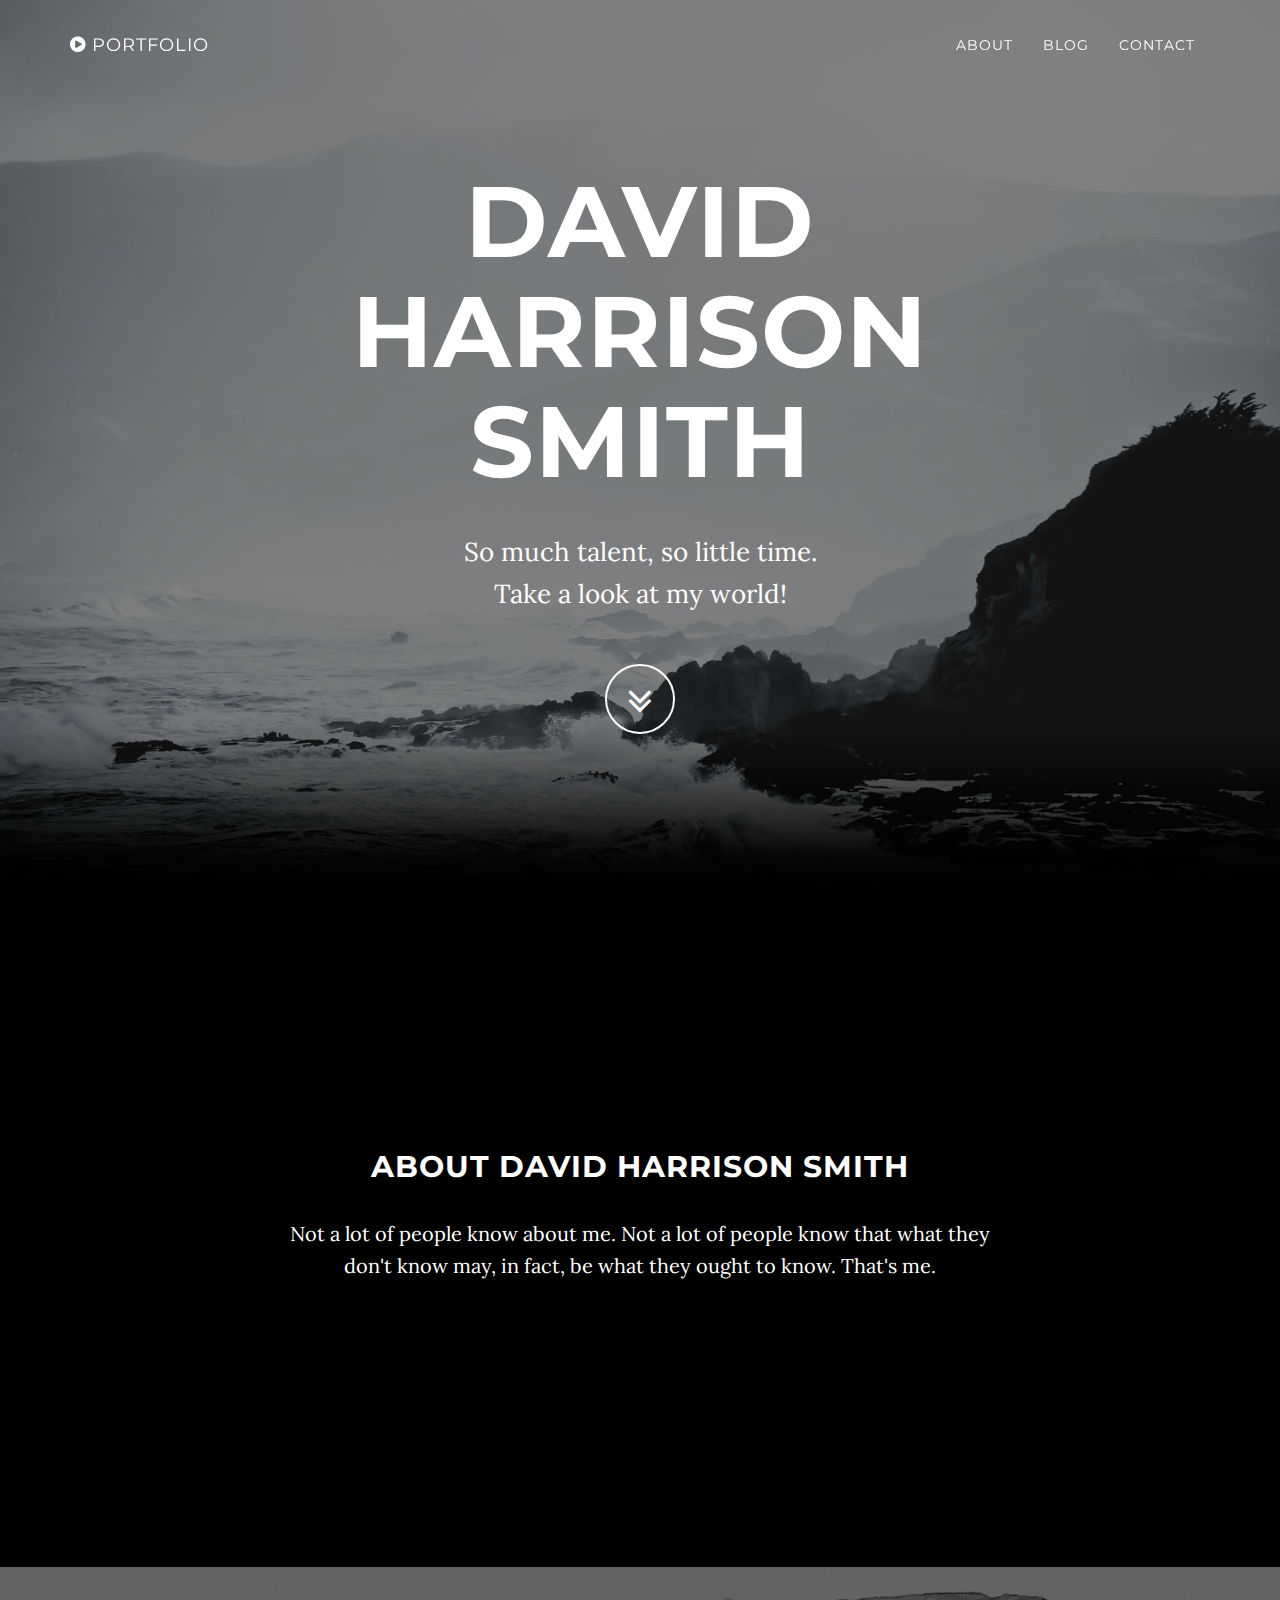
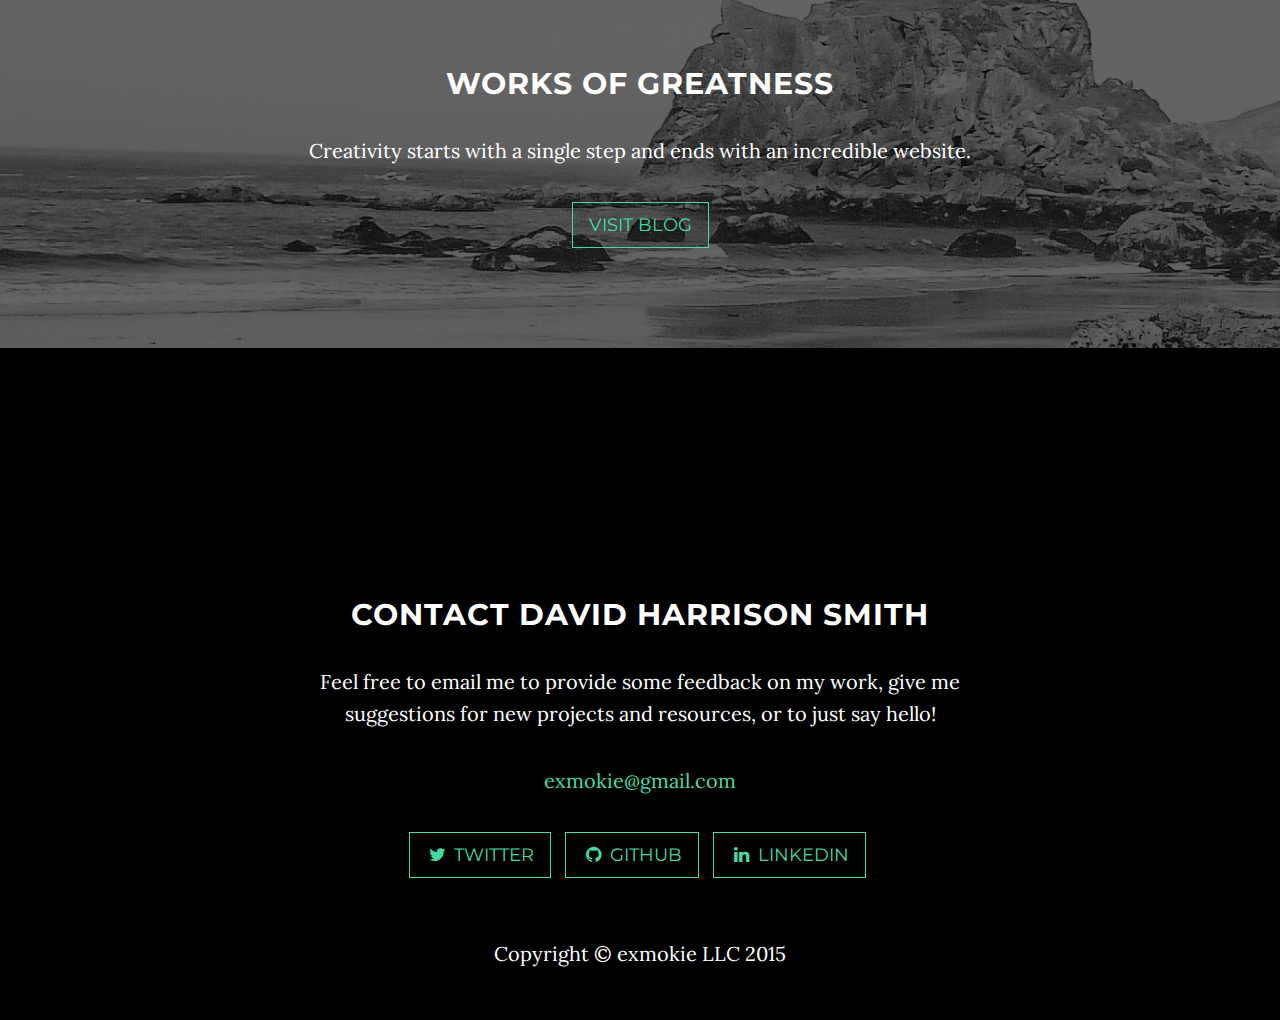
==== index.html @ 68b1596c "initial commit" ====
<!DOCTYPE html>
<html lang="en">

<head>

    <meta charset="utf-8">
    <meta http-equiv="X-UA-Compatible" content="IE=edge">
    <meta name="viewport" content="width=device-width, initial-scale=1">
    <meta name="description" content="">
    <meta name="author" content="">

    <title>My Portfolio</title>

    <!-- Bootstrap Core CSS -->
    <link href="css/bootstrap.min.css" rel="stylesheet">

    <!-- Custom CSS -->
    <link href="css/grayscale.css" rel="stylesheet">

    <!-- Custom Fonts -->
    <link href="font-awesome/css/font-awesome.min.css" rel="stylesheet" type="text/css">
    <link href="http://fonts.googleapis.com/css?family=Lora:400,700,400italic,700italic" rel="stylesheet" type="text/css">
    <link href="http://fonts.googleapis.com/css?family=Montserrat:400,700" rel="stylesheet" type="text/css">

    <!-- HTML5 Shim and Respond.js IE8 support of HTML5 elements and media queries -->
    <!-- WARNING: Respond.js doesn't work if you view the page via file:// -->
    <!--[if lt IE 9]>
        <script src="https://oss.maxcdn.com/libs/html5shiv/3.7.0/html5shiv.js"></script>
        <script src="https://oss.maxcdn.com/libs/respond.js/1.4.2/respond.min.js"></script>
    <![endif]-->

</head>

<body id="page-top" data-spy="scroll" data-target=".navbar-fixed-top">

    <!-- Navigation -->
    <nav class="navbar navbar-custom navbar-fixed-top" role="navigation">
        <div class="container">
            <div class="navbar-header">
                <button type="button" class="navbar-toggle" data-toggle="collapse" data-target=".navbar-main-collapse">
                    <i class="fa fa-bars"></i>
                </button>
                <a class="navbar-brand page-scroll" href="#page-top">
                    <i class="fa fa-play-circle"></i>  <span class="light">Portfolio</span>
                </a>
            </div>

            <!-- Collect the nav links, forms, and other content for toggling -->
            <div class="collapse navbar-collapse navbar-right navbar-main-collapse">
                <ul class="nav navbar-nav">
                    <!-- Hidden li included to remove active class from about link when scrolled up past about section -->
                    <li class="hidden">
                        <a href="#page-top"></a>
                    </li>
                    <li>
                        <a class="page-scroll" href="#about">About</a>
                    </li>
                    <li>
                        <a class="page-scroll" href="#download">Blog</a>
                    </li>
                    <li>
                        <a class="page-scroll" href="#contact">Contact</a>
                    </li>
                </ul>
            </div>
            <!-- /.navbar-collapse -->
        </div>
        <!-- /.container -->
    </nav>

    <!-- Intro Header -->
    <header class="intro">
        <div class="intro-body">
            <div class="container">
                <div class="row">
                    <div class="col-md-8 col-md-offset-2">
                        <h1 class="brand-heading">David Harrison Smith</h1>
                        <p class="intro-text">So much talent, so little time.<br>Take a look at my world!</p>
                        <a href="#about" class="btn btn-circle page-scroll">
                            <i class="fa fa-angle-double-down animated"></i>
                        </a>
                    </div>
                </div>
            </div>
        </div>
    </header>

    <!-- About Section -->
    <section id="about" class="container content-section text-center">
        <div class="row">
            <div class="col-lg-8 col-lg-offset-2">
                <h2>About David Harrison Smith</h2>
                <p>Not a lot of people know about me. Not a lot of people know that what they don't know may, in fact, be what they ought to know. That's me.</p>
            </div>
        </div>
    </section>

    <!-- Download Section -->
    <section id="download" class="content-section text-center">
        <div class="download-section">
            <div class="container">
                <div class="col-lg-8 col-lg-offset-2">
                    <h2>Works of Greatness</h2>
                    <p>Creativity starts with a single step and ends with an incredible website.</p>
                    <a href="http://www.davidharrisonsmith.blogspot.com/" class="btn btn-default btn-lg">Visit Blog</a>
                </div>
            </div>
        </div>
    </section>

    <!-- Contact Section -->
    <section id="contact" class="container content-section text-center">
        <div class="row">
            <div class="col-lg-8 col-lg-offset-2">
                <h2>Contact David Harrison Smith</h2>
                <p>Feel free to email me to provide some feedback on my work, give me suggestions for new projects and resources, or to just say hello!</p>
                <p><a href="mailto:exmokie@gmail.com">exmokie@gmail.com</a>
                </p>
                <ul class="list-inline banner-social-buttons">
                    <li>
                        <a href="https://twitter.com/exmokie" class="btn btn-default btn-lg"><i class="fa fa-twitter fa-fw"></i> <span class="network-name">Twitter</span></a>
                    </li>
                    <li>
                        <a href="https://github.com/exmokie" class="btn btn-default btn-lg"><i class="fa fa-github fa-fw"></i> <span class="network-name">Github</span></a>
                    </li>
                    <li>
                        <a href="https://www.linkedin.com/profile/view?id=393787749&trk=nav_responsive_tab_profile_pic" class="btn btn-default btn-lg"><i class="fa fa-linkedin fa-fw"></i> <span class="network-name">Linkedin</span></a>
                    </li>
                </ul>
            </div>
        </div>
    </section>

    <!-- Map Section -->
    <!--<div id="map"></div>-->

    <!-- Footer -->
    <footer>
        <div class="container text-center">
            <p>Copyright &copy; exmokie LLC 2015</p>
        </div>
    </footer>

    <!-- jQuery -->
    <script src="js/jquery.js"></script>

    <!-- Bootstrap Core JavaScript -->
    <script src="js/bootstrap.min.js"></script>

    <!-- Plugin JavaScript -->
    <script src="js/jquery.easing.min.js"></script>

    <!-- Google Maps API Key - Use your own API key to enable the map feature. More information on the Google Maps API can be found at https://developers.google.com/maps/ -->
    <!--<script type="text/javascript" src="https://maps.googleapis.com/maps/api/js?key=AIzaSyCRngKslUGJTlibkQ3FkfTxj3Xss1UlZDA&sensor=false"></script>-->

    <!-- Custom Theme JavaScript -->
    <script src="js/grayscale.js"></script>

</body>

</html>
---- css/grayscale.css ----
/*!
 * Start Bootstrap - Grayscale Bootstrap Theme (http://startbootstrap.com)
 * Code licensed under the Apache License v2.0.
 * For details, see http://www.apache.org/licenses/LICENSE-2.0.
 */

body {
    width: 100%;
    height: 100%;
    font-family: Lora,"Helvetica Neue",Helvetica,Arial,sans-serif;
    color: #fff;
    background-color: #000;
}

html {
    width: 100%;
    height: 100%;
}

h1,
h2,
h3,
h4,
h5,
h6 {
    margin: 0 0 35px;
    text-transform: uppercase;
    font-family: Montserrat,"Helvetica Neue",Helvetica,Arial,sans-serif;
    font-weight: 700;
    letter-spacing: 1px;
}

p {
    margin: 0 0 25px;
    font-size: 18px;
    line-height: 1.5;
}

@media(min-width:768px) {
    p {
        margin: 0 0 35px;
        font-size: 20px;
        line-height: 1.6;
    }
}

a {
    color: #42dca3;
    -webkit-transition: all .2s ease-in-out;
    -moz-transition: all .2s ease-in-out;
    transition: all .2s ease-in-out;
}

a:hover,
a:focus {
    text-decoration: none;
    color: #1d9b6c;
}

.light {
    font-weight: 400;
}

.navbar-custom {
    margin-bottom: 0;
    border-bottom: 1px solid rgba(255,255,255,.3);
    text-transform: uppercase;
    font-family: Montserrat,"Helvetica Neue",Helvetica,Arial,sans-serif;
    background-color: #000;
}

.navbar-custom .navbar-brand {
    font-weight: 700;
}

.navbar-custom .navbar-brand:focus {
    outline: 0;
}

.navbar-custom .navbar-brand .navbar-toggle {
    padding: 4px 6px;
    font-size: 16px;
    color: #fff;
}

.navbar-custom .navbar-brand .navbar-toggle:focus,
.navbar-custom .navbar-brand .navbar-toggle:active {
    outline: 0;
}

.navbar-custom a {
    color: #fff;
}

.navbar-custom .nav li a {
    -webkit-transition: background .3s ease-in-out;
    -moz-transition: background .3s ease-in-out;
    transition: background .3s ease-in-out;
}

.navbar-custom .nav li a:hover {
    outline: 0;
    color: rgba(255,255,255,.8);
    background-color: transparent;
}

.navbar-custom .nav li a:focus,
.navbar-custom .nav li a:active {
    outline: 0;
    background-color: transparent;
}

.navbar-custom .nav li.active {
    outline: 0;
}

.navbar-custom .nav li.active a {
    background-color: rgba(255,255,255,.3);
}

.navbar-custom .nav li.active a:hover {
    color: #fff;
}

@media(min-width:768px) {
    .navbar-custom {
        padding: 20px 0;
        border-bottom: 0;
        letter-spacing: 1px;
        background: 0 0;
        -webkit-transition: background .5s ease-in-out,padding .5s ease-in-out;
        -moz-transition: background .5s ease-in-out,padding .5s ease-in-out;
        transition: background .5s ease-in-out,padding .5s ease-in-out;
    }

    .navbar-custom.top-nav-collapse {
        padding: 0;
        border-bottom: 1px solid rgba(255,255,255,.3);
        background: #000;
    }
}

.intro {
    display: table;
    width: 100%;
    height: auto;
    padding: 100px 0;
    text-align: center;
    color: #fff;
    background: url(../img/intro-bg.jpg) no-repeat bottom center scroll;
    background-color: #000;
    -webkit-background-size: cover;
    -moz-background-size: cover;
    background-size: cover;
    -o-background-size: cover;
}

.intro .intro-body {
    display: table-cell;
    vertical-align: middle;
}

.intro .intro-body .brand-heading {
    font-size: 40px;
}

.intro .intro-body .intro-text {
    font-size: 18px;
}

@media(min-width:768px) {
    .intro {
        height: 100%;
        padding: 0;
    }

    .intro .intro-body .brand-heading {
        font-size: 100px;
    }

    .intro .intro-body .intro-text {
        font-size: 26px;
    }
}

.btn-circle {
    width: 70px;
    height: 70px;
    margin-top: 15px;
    padding: 7px 16px;
    border: 2px solid #fff;
    border-radius: 100%!important;
    font-size: 40px;
    color: #fff;
    background: 0 0;
    -webkit-transition: background .3s ease-in-out;
    -moz-transition: background .3s ease-in-out;
    transition: background .3s ease-in-out;
}

.btn-circle:hover,
.btn-circle:focus {
    outline: 0;
    color: #fff;
    background: rgba(255,255,255,.1);
}

.btn-circle i.animated {
    -webkit-transition-property: -webkit-transform;
    -webkit-transition-duration: 1s;
    -moz-transition-property: -moz-transform;
    -moz-transition-duration: 1s;
}

.btn-circle:hover i.animated {
    -webkit-animation-name: pulse;
    -moz-animation-name: pulse;
    -webkit-animation-duration: 1.5s;
    -moz-animation-duration: 1.5s;
    -webkit-animation-iteration-count: infinite;
    -moz-animation-iteration-count: infinite;
    -webkit-animation-timing-function: linear;
    -moz-animation-timing-function: linear;
}

@-webkit-keyframes pulse {    
    0% {
        -webkit-transform: scale(1);
        transform: scale(1);
    }

    50% {
        -webkit-transform: scale(1.2);
        transform: scale(1.2);
    }

    100% {
        -webkit-transform: scale(1);
        transform: scale(1);
    }
}

@-moz-keyframes pulse {    
    0% {
        -moz-transform: scale(1);
        transform: scale(1);
    }

    50% {
        -moz-transform: scale(1.2);
        transform: scale(1.2);
    }

    100% {
        -moz-transform: scale(1);
        transform: scale(1);
    }
}

.content-section {
    padding-top: 100px;
}

.download-section {
    width: 100%;
    padding: 50px 0;
    color: #fff;
    background: url(../img/downloads-bg.jpg) no-repeat center center scroll;
    background-color: #000;
    -webkit-background-size: cover;
    -moz-background-size: cover;
    background-size: cover;
    -o-background-size: cover;
}

#map {
    width: 100%;
    height: 200px;
    margin-top: 100px;
}

@media(min-width:767px) {
    .content-section {
        padding-top: 250px;
    }

    .download-section {
        padding: 100px 0;
    }

    #map {
        height: 400px;
        margin-top: 250px;
    }
}

.btn {
    border-radius: 0;
    text-transform: uppercase;
    font-family: Montserrat,"Helvetica Neue",Helvetica,Arial,sans-serif;
    font-weight: 400;
    -webkit-transition: all .3s ease-in-out;
    -moz-transition: all .3s ease-in-out;
    transition: all .3s ease-in-out;
}

.btn-default {
    border: 1px solid #42dca3;
    color: #42dca3;
    background-color: transparent;
}

.btn-default:hover,
.btn-default:focus {
    border: 1px solid #42dca3;
    outline: 0;
    color: #000;
    background-color: #42dca3;
}

ul.banner-social-buttons {
    margin-top: 0;
}

@media(max-width:1199px) {
    ul.banner-social-buttons {
        margin-top: 15px;
    }
}

@media(max-width:767px) {
    ul.banner-social-buttons li {
        display: block;
        margin-bottom: 20px;
        padding: 0;
    }

    ul.banner-social-buttons li:last-child {
        margin-bottom: 0;
    }
}

footer {
    padding: 50px 0;
}

footer p {
    margin: 0;
}

::-moz-selection {
    text-shadow: none;
    background: #fcfcfc;
    background: rgba(255,255,255,.2);
}

::selection {
    text-shadow: none;
    background: #fcfcfc;
    background: rgba(255,255,255,.2);
}

img::selection {
    background: 0 0;
}

img::-moz-selection {
    background: 0 0;
}

body {
    webkit-tap-highlight-color: rgba(255,255,255,.2);
}
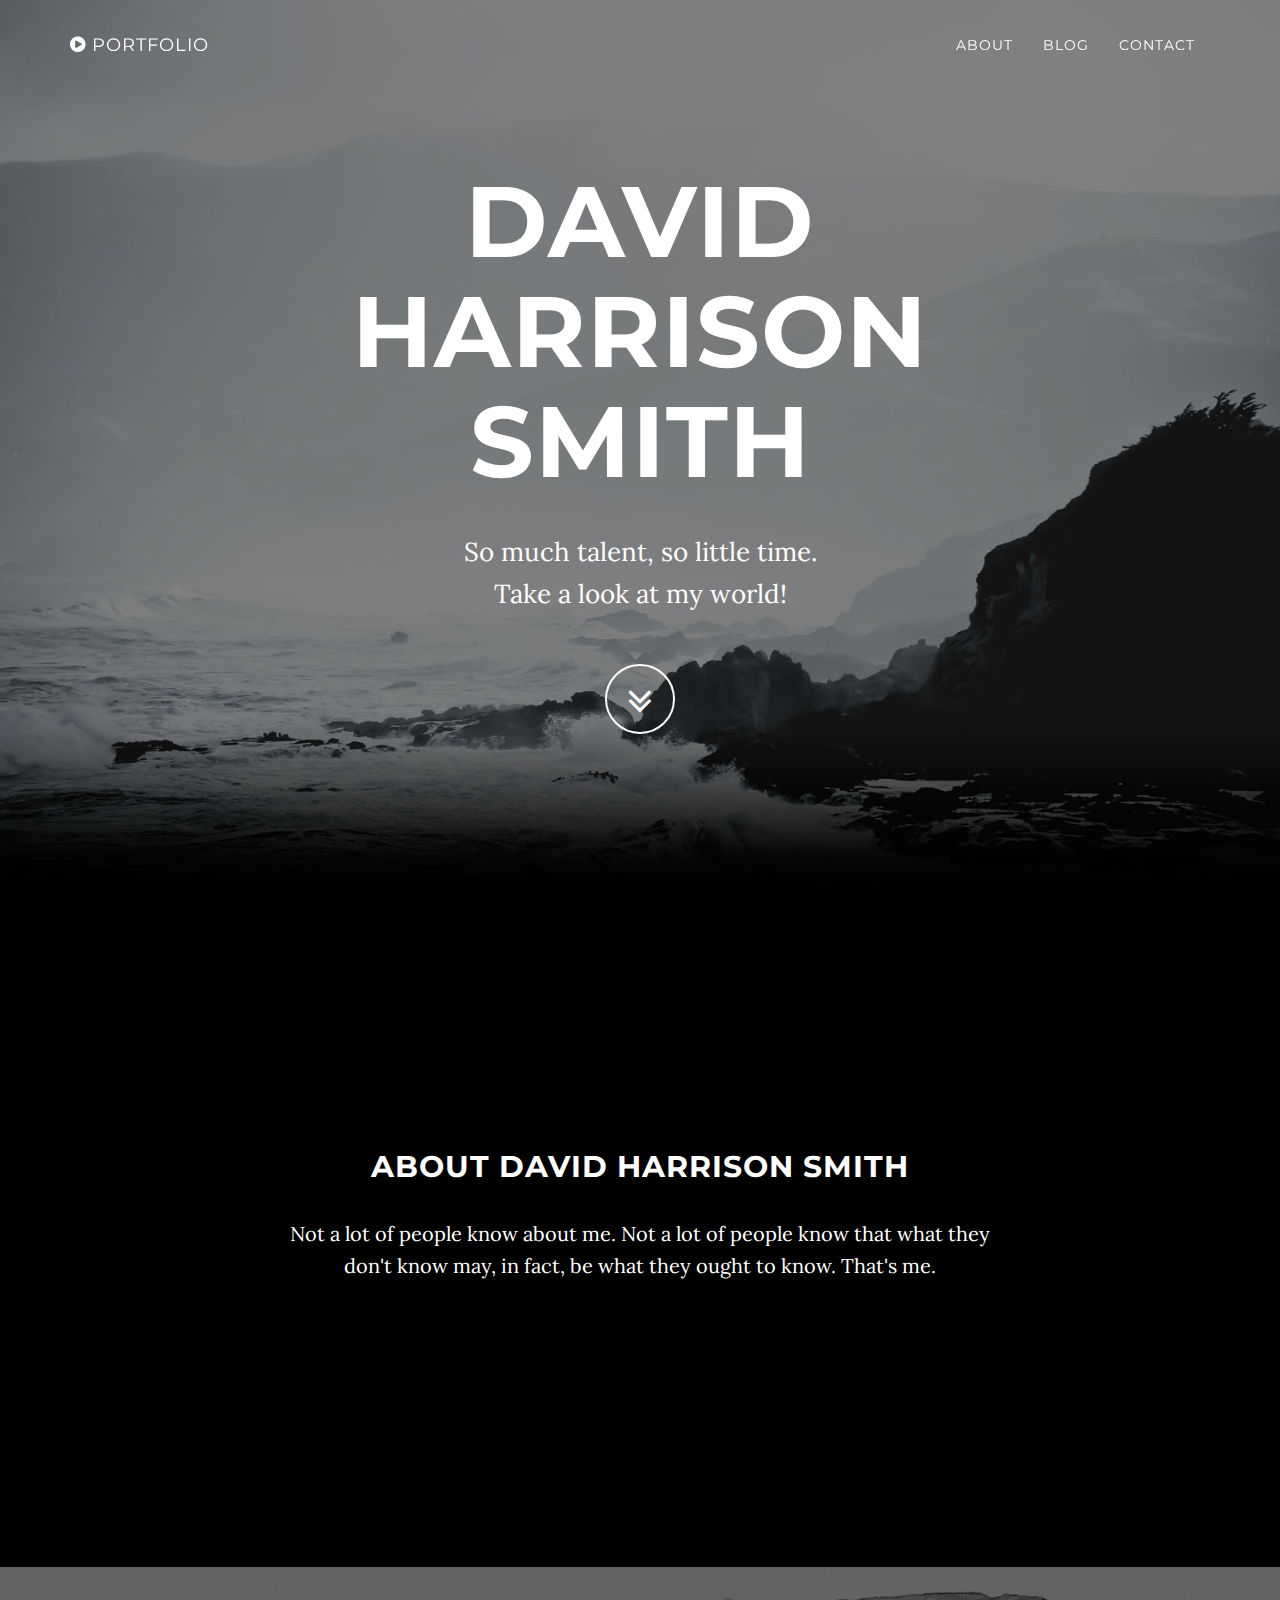
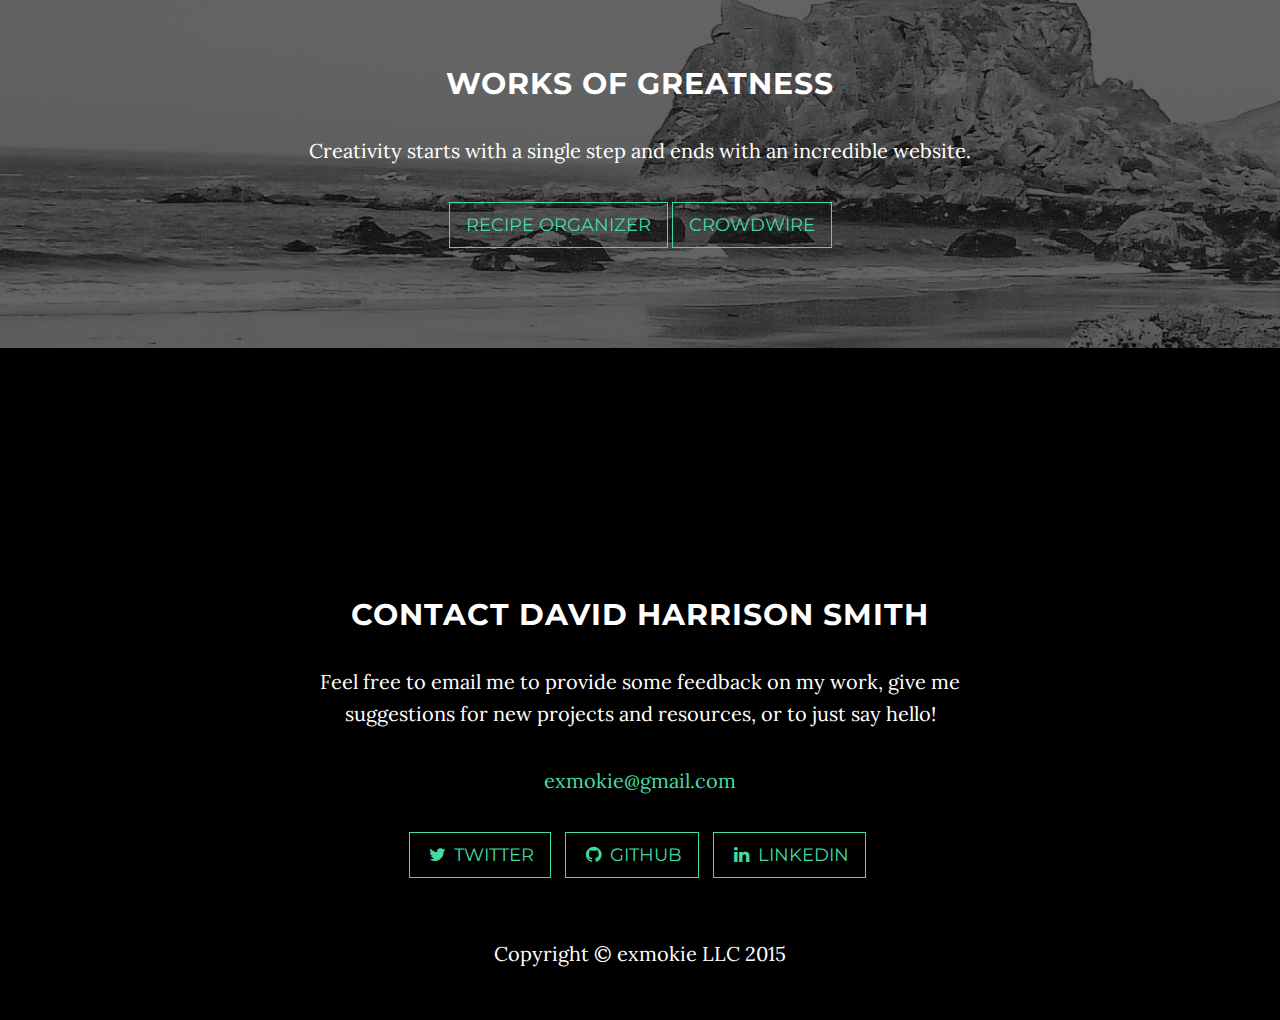
==== commit 084e0635: "added links to my other projects" ====
--- a/index.html
+++ b/index.html
@@ -102,7 +102,8 @@
                 <div class="col-lg-8 col-lg-offset-2">
                     <h2>Works of Greatness</h2>
                     <p>Creativity starts with a single step and ends with an incredible website.</p>
-                    <a href="http://www.davidharrisonsmith.blogspot.com/" class="btn btn-default btn-lg">Visit Blog</a>
+                    <a href="http://recipes.davidharrisonsmith.com" class="btn btn-default btn-lg">Recipe Organizer</a>
+                    <a href="http://www.crowdwire.net" class="btn btn-default btn-lg">Crowdwire</a>
                 </div>
             </div>
         </div>
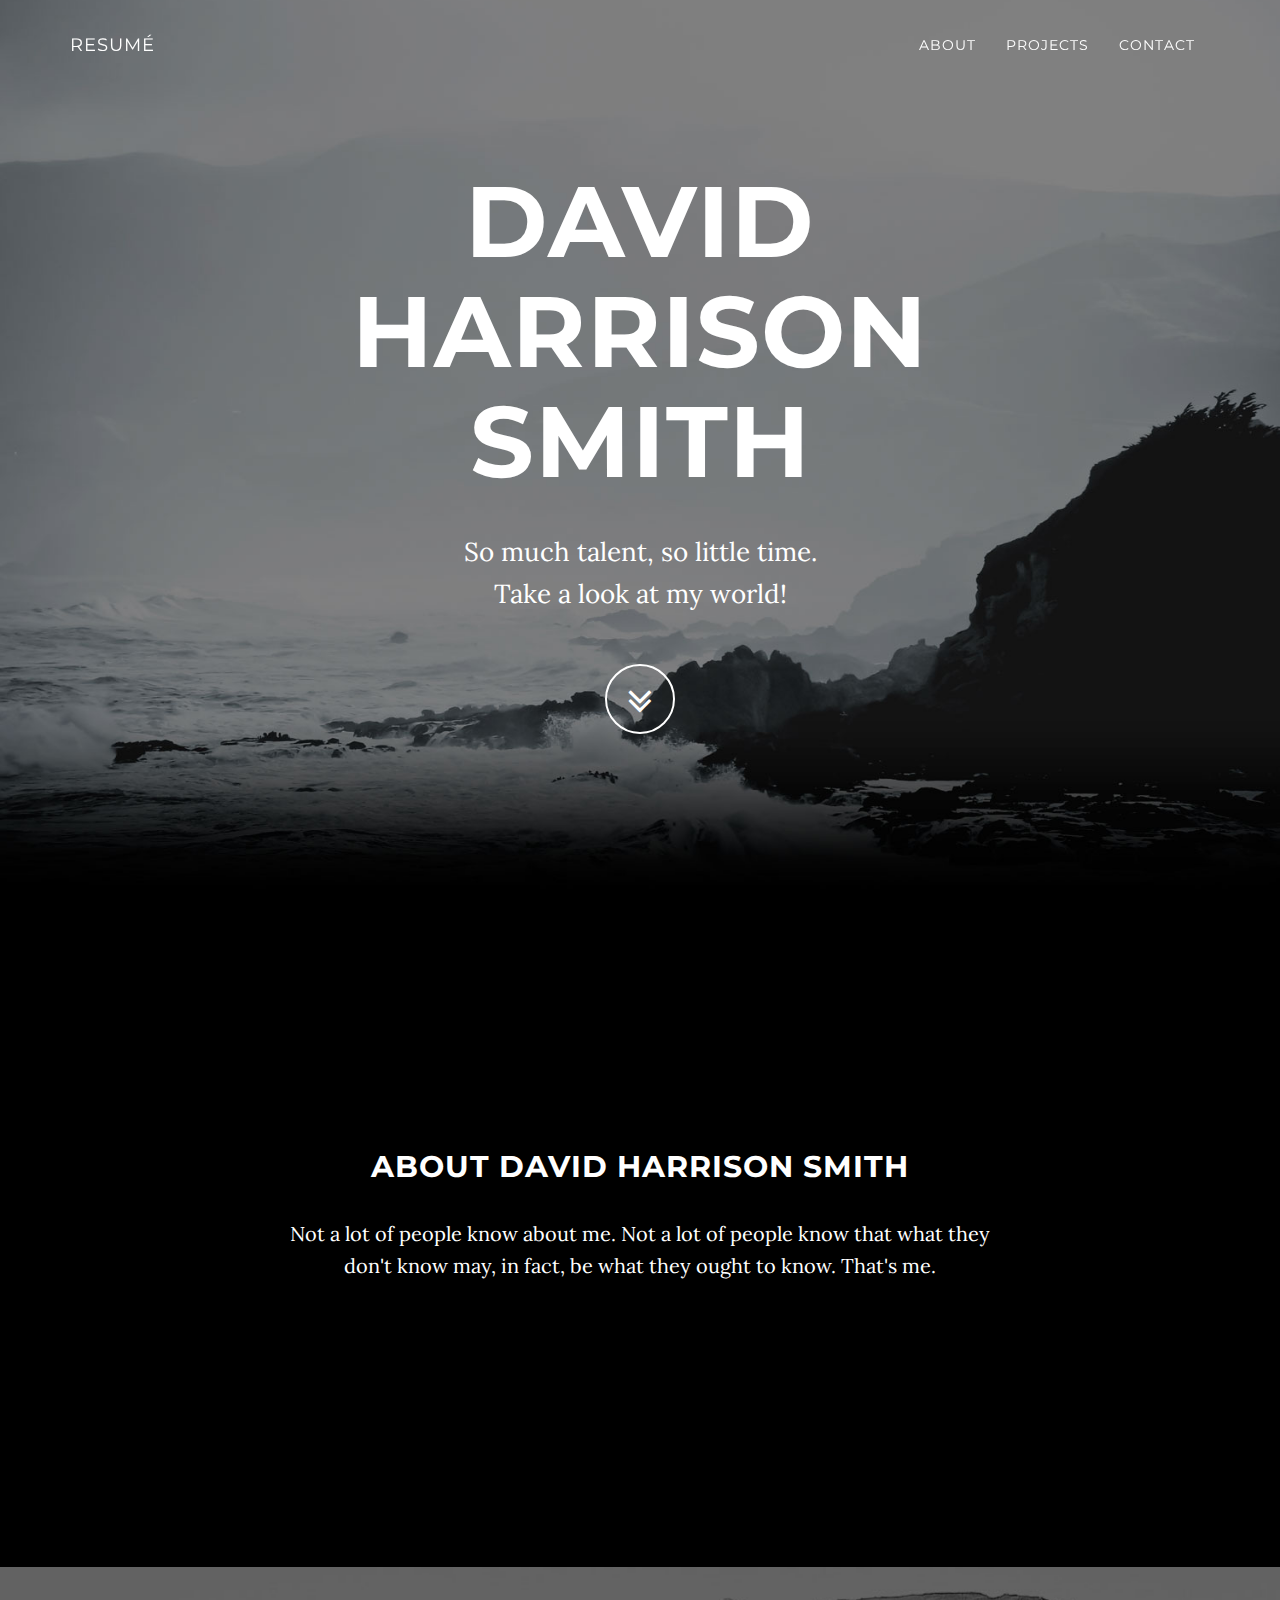
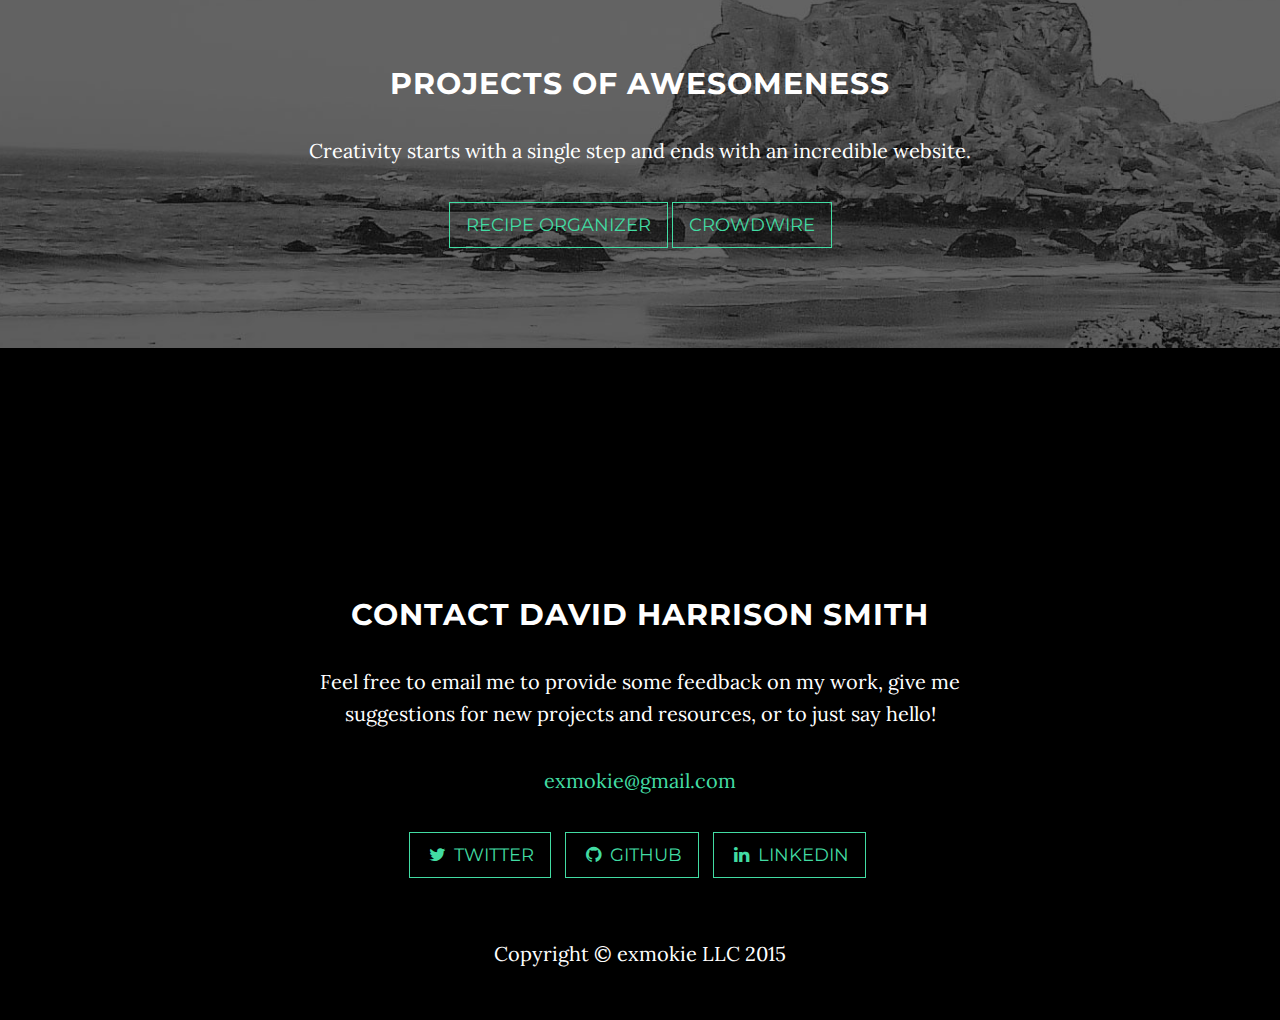
==== commit abd7eb92: "added resume and changed buttons" ====
--- a/index.html
+++ b/index.html
@@ -40,8 +40,8 @@
                 <button type="button" class="navbar-toggle" data-toggle="collapse" data-target=".navbar-main-collapse">
                     <i class="fa fa-bars"></i>
                 </button>
-                <a class="navbar-brand page-scroll" href="#page-top">
-                    <i class="fa fa-play-circle"></i>  <span class="light">Portfolio</span>
+                <a class="navbar-brand page-scroll" href="resume/resume.html">
+                    <span class="light">Resumé</span>
                 </a>
             </div>
 
@@ -56,7 +56,7 @@
                         <a class="page-scroll" href="#about">About</a>
                     </li>
                     <li>
-                        <a class="page-scroll" href="#download">Blog</a>
+                        <a class="page-scroll" href="#download">Projects</a>
                     </li>
                     <li>
                         <a class="page-scroll" href="#contact">Contact</a>
@@ -100,10 +100,10 @@
         <div class="download-section">
             <div class="container">
                 <div class="col-lg-8 col-lg-offset-2">
-                    <h2>Works of Greatness</h2>
+                    <h2>Projects of Awesomeness</h2>
                     <p>Creativity starts with a single step and ends with an incredible website.</p>
                     <a href="http://recipes.davidharrisonsmith.com" class="btn btn-default btn-lg">Recipe Organizer</a>
-                    <a href="http://www.crowdwire.net" class="btn btn-default btn-lg">Crowdwire</a>
+                    <a href="http://crowdwire.net" class="btn btn-default btn-lg">Crowdwire</a>
                 </div>
             </div>
         </div>
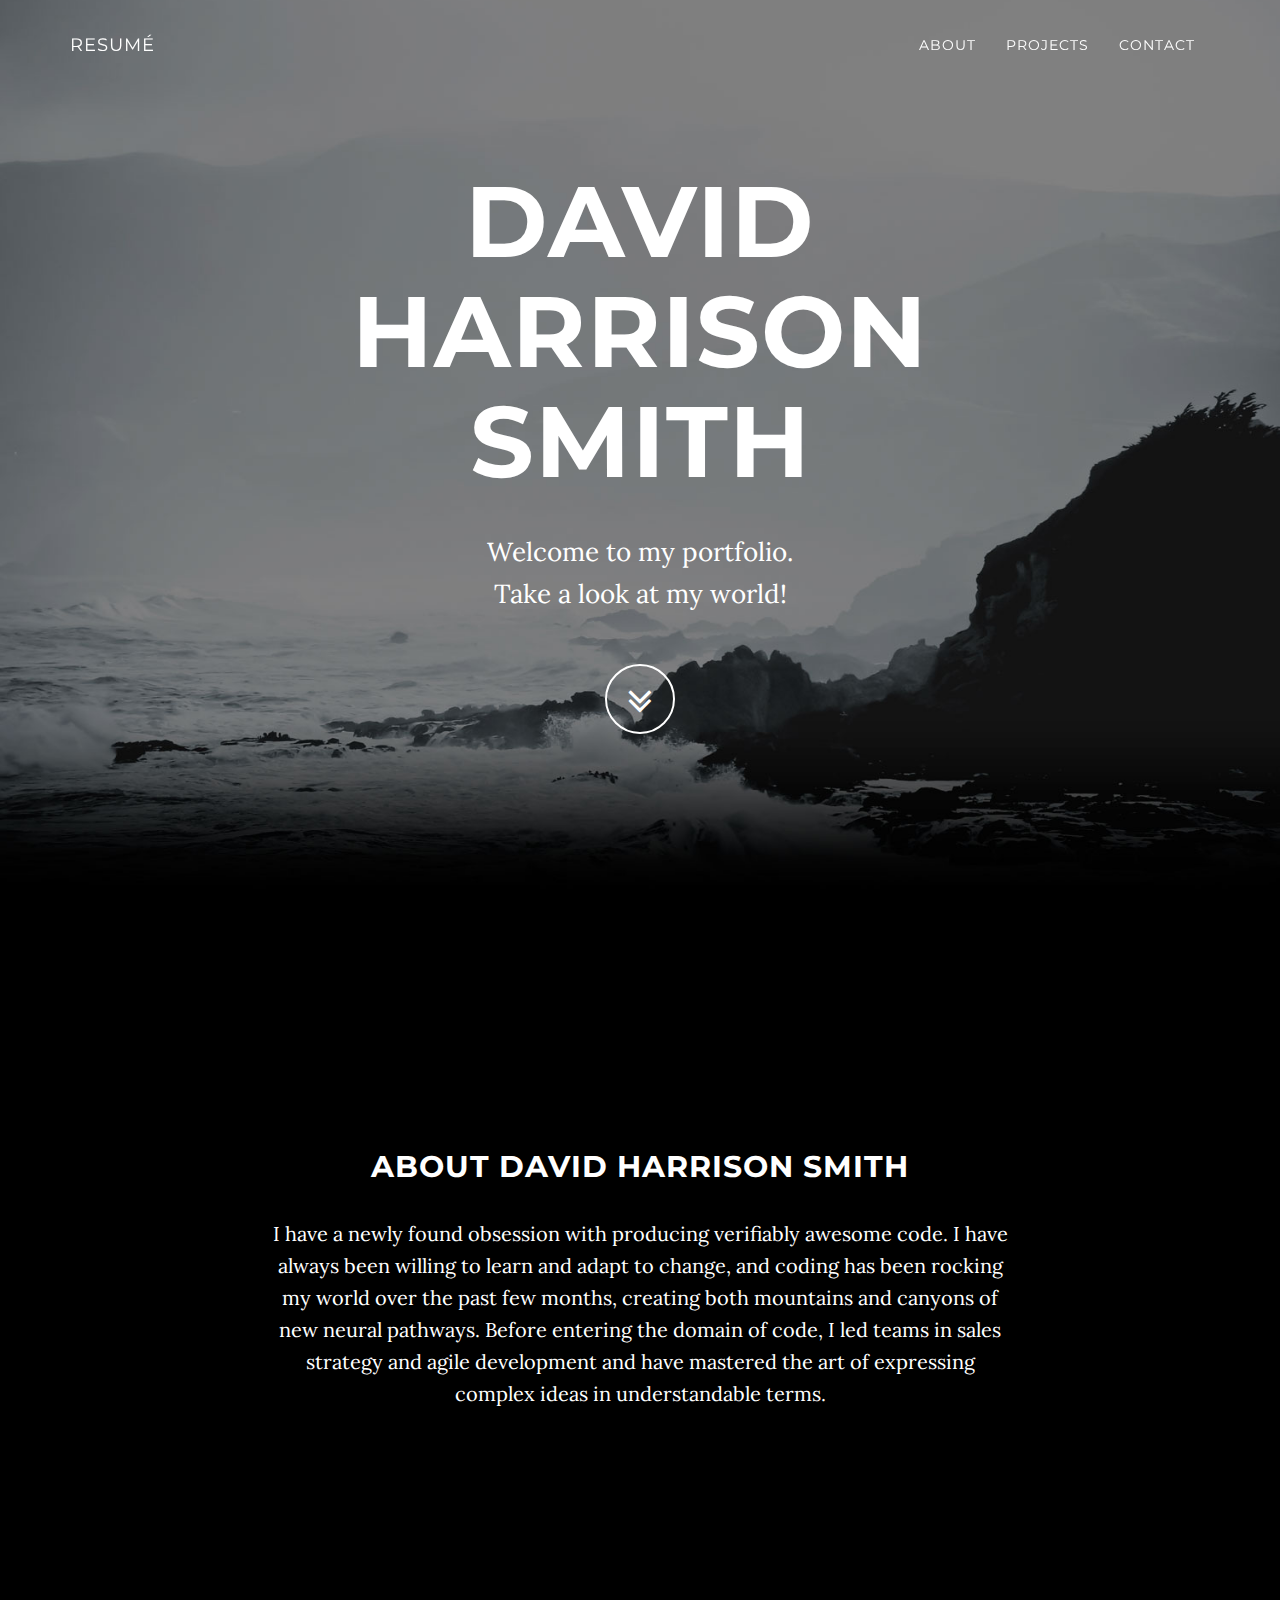
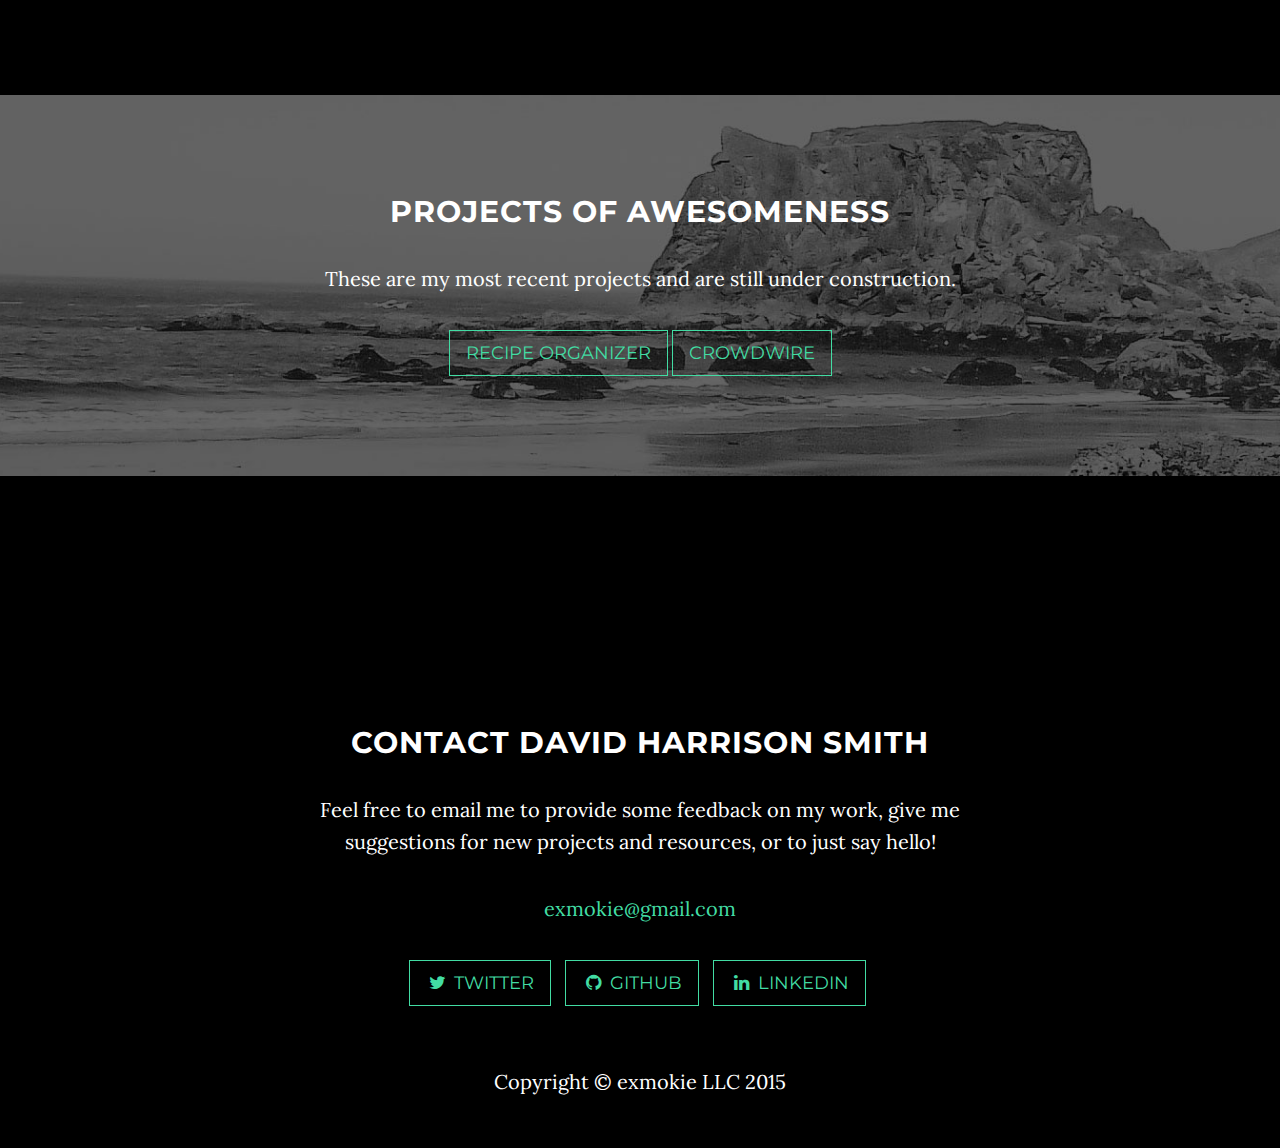
==== commit 77877625: "changed some content on headers" ====
--- a/index.html
+++ b/index.html
@@ -40,7 +40,7 @@
                 <button type="button" class="navbar-toggle" data-toggle="collapse" data-target=".navbar-main-collapse">
                     <i class="fa fa-bars"></i>
                 </button>
-                <a class="navbar-brand page-scroll" href="resume/resume.html">
+                <a class="navbar-brand page-scroll" href="/resume/resume.html">
                     <span class="light">Resumé</span>
                 </a>
             </div>
@@ -75,7 +75,7 @@
                 <div class="row">
                     <div class="col-md-8 col-md-offset-2">
                         <h1 class="brand-heading">David Harrison Smith</h1>
-                        <p class="intro-text">So much talent, so little time.<br>Take a look at my world!</p>
+                        <p class="intro-text">Welcome to my portfolio.<br>Take a look at my world!</p>
                         <a href="#about" class="btn btn-circle page-scroll">
                             <i class="fa fa-angle-double-down animated"></i>
                         </a>
@@ -90,7 +90,8 @@
         <div class="row">
             <div class="col-lg-8 col-lg-offset-2">
                 <h2>About David Harrison Smith</h2>
-                <p>Not a lot of people know about me. Not a lot of people know that what they don't know may, in fact, be what they ought to know. That's me.</p>
+                <p>I have a newly found obsession with producing verifiably awesome code. I have always been willing to
+learn and adapt to change, and coding has been rocking my world over the past few months, creating both mountains and canyons of new neural pathways.  Before entering the domain of code, I led teams in sales strategy and agile development and have mastered the art of expressing complex ideas in understandable terms.</p>
             </div>
         </div>
     </section>
@@ -101,7 +102,7 @@
             <div class="container">
                 <div class="col-lg-8 col-lg-offset-2">
                     <h2>Projects of Awesomeness</h2>
-                    <p>Creativity starts with a single step and ends with an incredible website.</p>
+                    <p>These are my most recent projects and are still under construction.</p>
                     <a href="http://recipes.davidharrisonsmith.com" class="btn btn-default btn-lg">Recipe Organizer</a>
                     <a href="http://crowdwire.net" class="btn btn-default btn-lg">Crowdwire</a>
                 </div>
